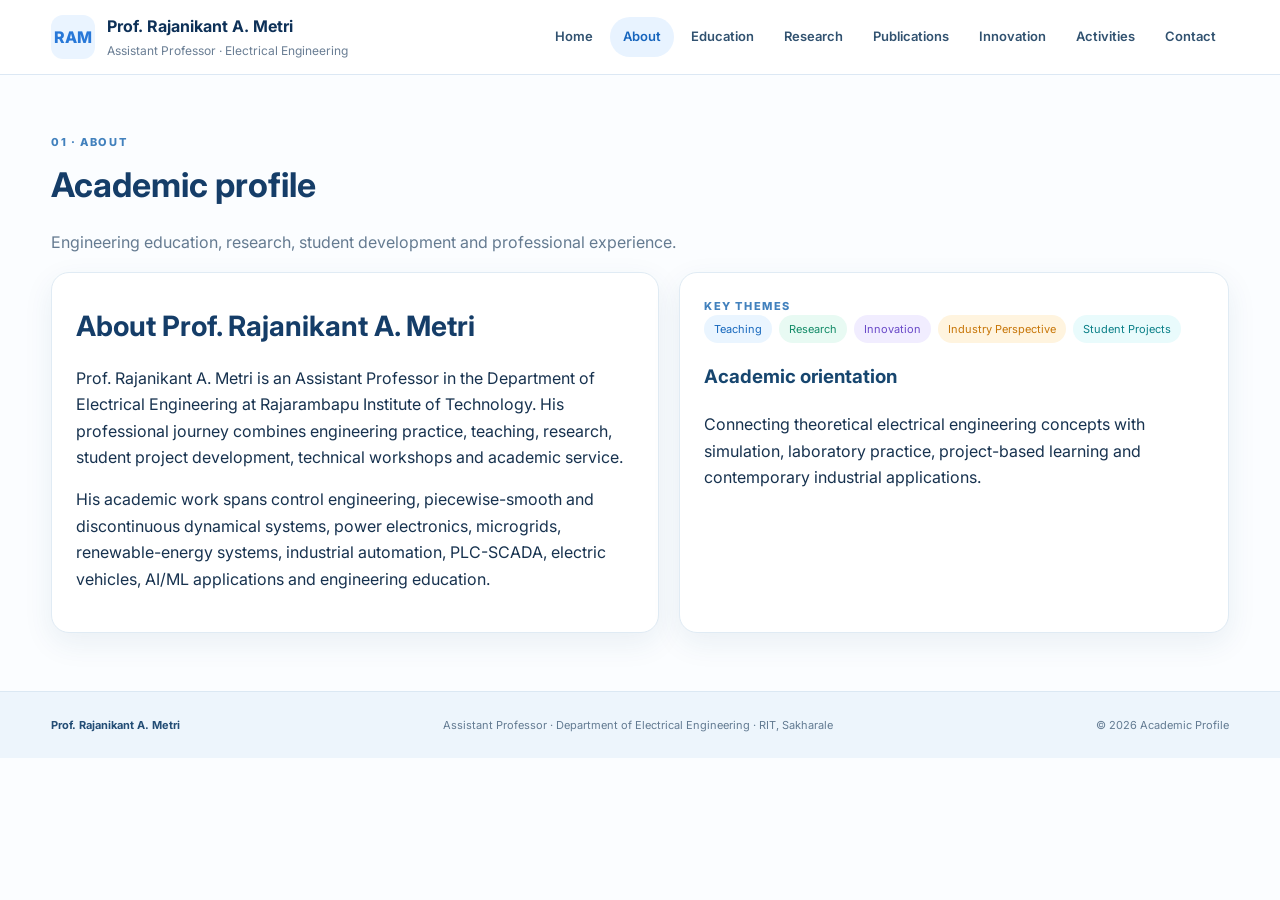
==== about.html @ 43f22a00 "Add files via upload" ====
<!doctype html>
<html lang="en"><head><meta charset="utf-8"><meta name="viewport" content="width=device-width,initial-scale=1">
<meta name="description" content="Academic profile of Prof. Rajanikant A. Metri, Assistant Professor, Electrical Engineering, Rajarambapu Institute of Technology.">
<title>About | Prof. Rajanikant A. Metri</title><link rel="stylesheet" href="styles.css"></head>
<body>
<header><div class="wrap nav"><a class="brand" href="index.html"><span class="brand-mark">RAM</span><span><strong>Prof. Rajanikant A. Metri</strong><small>Assistant Professor · Electrical Engineering</small></span></a><button class="menu" aria-label="Menu">☰</button><nav><a href="index.html">Home</a>
<a class="active" href="about.html">About</a>
<a href="education.html">Education</a>
<a href="research.html">Research</a>
<a href="publications.html">Publications</a>
<a href="innovation.html">Innovation</a>
<a href="activities.html">Activities</a>
<a href="contact.html">Contact</a></nav></div></header>
<main>
<section class="section"><div class="wrap"><div class="label">01 · ABOUT</div><h1>Academic profile</h1><p class="sub">Engineering education, research, student development and professional experience.</p>
<div class="info-grid"><div class="panel"><h2>About Prof. Rajanikant A. Metri</h2><p>Prof. Rajanikant A. Metri is an Assistant Professor in the Department of Electrical Engineering at Rajarambapu Institute of Technology. His professional journey combines engineering practice, teaching, research, student project development, technical workshops and academic service.</p><p>His academic work spans control engineering, piecewise-smooth and discontinuous dynamical systems, power electronics, microgrids, renewable-energy systems, industrial automation, PLC-SCADA, electric vehicles, AI/ML applications and engineering education.</p></div>
<div class="panel"><div class="label">KEY THEMES</div><div class="chips"><span class="chip">Teaching</span><span class="chip g">Research</span><span class="chip p">Innovation</span><span class="chip o">Industry Perspective</span><span class="chip t">Student Projects</span></div><h3>Academic orientation</h3><p>Connecting theoretical electrical engineering concepts with simulation, laboratory practice, project-based learning and contemporary industrial applications.</p></div></div></div></section>
</main>
<footer><div class="wrap foot"><b>Prof. Rajanikant A. Metri</b><span>Assistant Professor · Department of Electrical Engineering · RIT, Sakharale</span><span>© <span class="year-now"></span> Academic Profile</span></div></footer>
<script src="script.js"></script></body></html>
---- styles.css ----
@import url('https://fonts.googleapis.com/css2?family=Inter:wght@400;500;600;700;800&family=Source+Serif+4:wght@600;700&display=swap');
:root{
 --navy:#12365f; --blue:#2878d8; --ink:#17324f; --muted:#60738a; --line:#dce8f4;
 --bg:#fbfdff; --soft:#f3f8fd; --white:#fff;
 --green:#18a77a; --purple:#7655d6; --orange:#ed8b19; --teal:#149aa1; --pink:#e34c83;
 --shadow:0 10px 30px rgba(28,72,112,.08);
}
*{box-sizing:border-box} html{scroll-behavior:smooth} body{margin:0;background:var(--bg);color:var(--ink);font-family:Inter,Arial,sans-serif;line-height:1.65}
a{color:inherit;text-decoration:none} .wrap{width:min(1180px,92%);margin:auto}
header{position:sticky;top:0;z-index:50;background:rgba(255,255,255,.96);backdrop-filter:blur(10px);border-bottom:1px solid var(--line)}
.nav{min-height:74px;display:flex;align-items:center;gap:22px}
.brand{display:flex;align-items:center;gap:12px;margin-right:auto}.brand-mark{width:44px;height:44px;border-radius:12px;background:#eaf4ff;color:var(--blue);display:grid;place-items:center;font-weight:800}.brand strong{display:block;font-size:16px;color:#0e3158}.brand small{display:block;color:#6a7e94;font-size:12px;margin-top:1px}
nav{display:flex;gap:4px;align-items:center}nav a{padding:9px 13px;border-radius:20px;color:#315270;font-size:13px;font-weight:600}nav a:hover,nav a.active{background:#e8f3ff;color:#1765bd}
.menu{display:none;border:0;background:#eef6ff;border-radius:10px;padding:8px 11px;color:var(--navy);font-size:20px}
.hero{padding:30px 0 22px}.hero-panel{background:linear-gradient(135deg,#f2f9ff 0%,#ffffff 56%,#f5fbff 100%);border:1px solid #dcecf9;border-radius:24px;box-shadow:var(--shadow);padding:26px}
.hero-grid{display:grid;grid-template-columns:150px 1fr 315px;gap:28px;align-items:center}.portrait{display:flex;flex-direction:column;align-items:center;gap:8px}.portrait img{width:145px;height:175px;object-fit:cover;border-radius:16px;border:5px solid white;box-shadow:0 6px 18px rgba(31,74,115,.12)}.portrait small{font-size:10px;color:#73879b;text-align:center}
.kicker{font-size:11px;letter-spacing:1.8px;color:#3f7db9;font-weight:800}.hero h1{font-size:34px;line-height:1.12;margin:5px 0 5px;color:#113a68}.hero h1 em{font-family:"Source Serif 4",serif;font-style:normal}.hero h2{font-size:18px;color:#2670bb;margin:0 0 10px}.hero p{font-size:14px;color:#4c6782;max-width:700px;margin:0 0 16px}.hero-side{background:#fff;border:1px solid #dce9f5;border-radius:16px;padding:18px;box-shadow:0 6px 18px rgba(29,75,114,.06)}.hero-side .row{display:flex;gap:10px;align-items:flex-start;padding:7px 0;font-size:13px;color:#39546e}.hero-side .ico{width:25px;height:25px;border-radius:8px;background:#edf6ff;color:#2878d8;display:grid;place-items:center;font-size:11px;font-weight:800;flex:none}.hero-side .cv{display:block;text-align:center;background:#2878d8;color:white;padding:10px 12px;border-radius:10px;margin-top:10px;font-weight:700;font-size:13px}
.chips{display:flex;flex-wrap:wrap;gap:7px}.chip{font-size:11px;padding:5px 10px;border-radius:999px;background:#eaf5ff;color:#1768bd}.chip.g{background:#e8faf3;color:#138b67}.chip.p{background:#f1edff;color:#6949c8}.chip.o{background:#fff4df;color:#c77608}.chip.t{background:#e9fbfc;color:#0a7f87}
.shortcut-grid{display:grid;grid-template-columns:repeat(7,1fr);gap:14px;margin:16px 0 28px}.shortcut{min-height:135px;padding:18px 16px;border-radius:16px;border:1px solid rgba(50,90,130,.08);box-shadow:0 5px 18px rgba(30,70,110,.05);transition:.2s}.shortcut:hover{transform:translateY(-3px);box-shadow:0 12px 25px rgba(30,70,110,.10)}.shortcut .sicon{font-size:24px;font-weight:800;margin-bottom:13px}.shortcut b{display:block;font-size:14px;margin-bottom:5px}.shortcut small{color:#60768d;font-size:11px}.sc1{background:#edfff7;color:#168b69}.sc2{background:#edf6ff;color:#1d73cf}.sc3{background:#f4efff;color:#7048c8}.sc4{background:#fff6e8;color:#d17b08}.sc5{background:#eafcfc;color:#11878f}.sc6{background:#fff0f5;color:#d64278}.sc7{background:#edf5ff;color:#2671ca}
.section{padding:58px 0}.section.soft{background:#f7fbff;border-top:1px solid #edf4fa;border-bottom:1px solid #edf4fa}.section h1,.section h2{color:#153d68}.section h1{font-size:34px;margin:6px 0 10px}.section h2{font-size:28px;margin:6px 0 14px}.section h3{color:#17466f}.label{font-size:11px;letter-spacing:1.6px;font-weight:800;color:#4281bd}.sub{color:#657b91;max-width:800px}.grid{display:grid;grid-template-columns:repeat(3,1fr);gap:18px}.card{background:#fff;border:1px solid #e1ebf4;border-radius:16px;padding:22px;box-shadow:var(--shadow)}.card h3{margin:7px 0 6px;font-size:17px}.card p{margin:0;color:#63788e;font-size:13px}
.info-grid{display:grid;grid-template-columns:1.05fr .95fr;gap:20px}.panel{background:#fff;border:1px solid #e0ebf4;border-radius:18px;padding:24px;box-shadow:var(--shadow)}.timeline{border-left:3px solid #d7e8f7;padding-left:22px}.timeline article{position:relative;margin:0 0 22px}.timeline article:before{content:"";position:absolute;left:-31px;top:7px;width:11px;height:11px;background:#2c7fd9;border-radius:50%;border:3px solid white;box-shadow:0 0 0 1px #bcd6ed}.timeline time{font-size:11px;color:#4280ba;font-weight:800}.timeline h3{margin:2px 0 2px;font-size:16px}.timeline p,.timeline li{font-size:13px;color:#657a90}
.pub{display:grid;grid-template-columns:75px 1fr;gap:15px;padding:18px 0;border-bottom:1px solid #e6eef5}.pub:last-child{border-bottom:0}.year{width:64px;height:34px;border-radius:9px;background:#edf5ff;color:#2878d8;display:grid;place-items:center;font-weight:800;font-size:12px}.pub h3{margin:0 0 5px;font-size:15px}.pub p{margin:0;color:#64798e;font-size:12.5px}.pub a{color:#2476cf;font-size:12px;font-weight:700}
.social-grid{display:grid;grid-template-columns:repeat(2,1fr);gap:12px;margin-top:18px}.social-card{display:flex;align-items:center;gap:12px;padding:13px;border:1px solid #e1ebf3;border-radius:14px;background:#fff;transition:.2s}.social-card:hover{transform:translateY(-2px);box-shadow:0 8px 18px rgba(25,70,110,.08)}.social-mark{width:42px;height:42px;border-radius:12px;display:grid;place-items:center;color:#fff;font-size:11px;font-weight:800;flex:none}.social-card b{display:block;font-size:13px}.social-card small{display:block;color:#7a8da0;font-size:10px}.social-card.green .social-mark{background:#70b946}.social-card.navy .social-mark{background:#12365f}.social-card.blue .social-mark{background:#2d7fe1}.social-card.teal .social-mark{background:#149aa1}.social-card.orange .social-mark{background:#ed8b19}.social-card.purple .social-mark{background:#7655d6}.social-card.linkedin .social-mark{background:#0a66c2}.social-card.red .social-mark{background:#e62117}.social-card.muted{background:#f6f8fa;opacity:.75}
.contact-layout{display:grid;grid-template-columns:.9fr 1.1fr;gap:24px}.contactbox{background:linear-gradient(135deg,#f1f8ff,#ffffff);border:1px solid #dceaf6;border-radius:20px;padding:24px}.contactbox .email{font-size:18px;font-weight:700;color:#1e6fc2}.contactbox p{color:#61768c;font-size:13px}
footer{padding:24px 0;background:#edf5fc;border-top:1px solid #dbe8f3}.foot{display:flex;justify-content:space-between;gap:20px;color:#637b92;font-size:11px}.foot b{color:#234d75}
.btn{display:inline-block;padding:9px 14px;border:1px solid #d5e4f1;border-radius:10px;font-size:12px;font-weight:700;margin-right:6px;background:#fff;color:#2d5a82}.btn.primary{background:#2878d8;color:#fff;border-color:#2878d8}
@media(max-width:1000px){.hero-grid{grid-template-columns:130px 1fr}.hero-side{grid-column:1/-1}.shortcut-grid{grid-template-columns:repeat(4,1fr)}nav{display:none}.menu{display:block}.grid{grid-template-columns:repeat(2,1fr)}.info-grid,.contact-layout{grid-template-columns:1fr}}
@media(max-width:650px){.hero-panel{padding:18px}.hero-grid{grid-template-columns:1fr;text-align:center}.portrait{order:-1}.hero p{margin-left:auto;margin-right:auto}.chips{justify-content:center}.shortcut-grid{grid-template-columns:repeat(2,1fr)}.grid{grid-template-columns:1fr}.social-grid{grid-template-columns:1fr}.hero h1{font-size:30px}.section{padding:42px 0}.foot{flex-direction:column}}
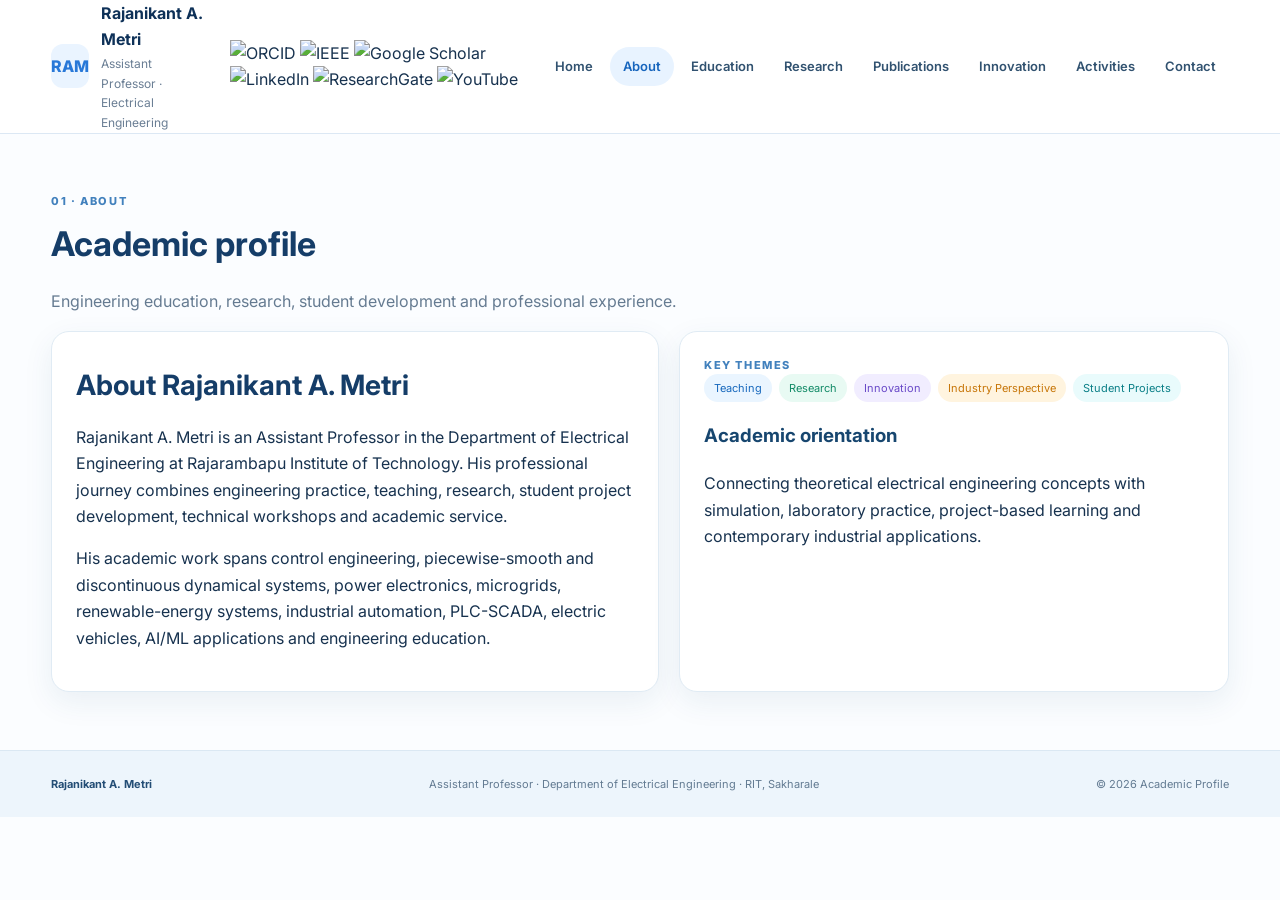
==== commit 86374192: "Add files via upload" ====
--- a/about.html
+++ b/about.html
@@ -1,9 +1,18 @@
 <!doctype html>
 <html lang="en"><head><meta charset="utf-8"><meta name="viewport" content="width=device-width,initial-scale=1">
-<meta name="description" content="Academic profile of Prof. Rajanikant A. Metri, Assistant Professor, Electrical Engineering, Rajarambapu Institute of Technology.">
-<title>About | Prof. Rajanikant A. Metri</title><link rel="stylesheet" href="styles.css"></head>
+<meta name="description" content="Academic profile of Rajanikant A. Metri, Assistant Professor, Electrical Engineering, Rajarambapu Institute of Technology.">
+<title>About | Rajanikant A. Metri</title><link rel="stylesheet" href="styles.css"></head>
 <body>
-<header><div class="wrap nav"><a class="brand" href="index.html"><span class="brand-mark">RAM</span><span><strong>Prof. Rajanikant A. Metri</strong><small>Assistant Professor · Electrical Engineering</small></span></a><button class="menu" aria-label="Menu">☰</button><nav><a href="index.html">Home</a>
+<header><div class="wrap nav"><a class="brand" href="index.html"><span class="brand-mark">RAM</span><span><strong>Rajanikant A. Metri</strong><small>Assistant Professor · Electrical Engineering</small></span></a><button class="menu" aria-label="Menu">☰</button>
+<div class="profile-icons" aria-label="Academic and professional profiles">
+  <a href="https://orcid.org/0000-0002-3814-6115" target="_blank" rel="noopener" title="ORCID"><img src="https://cdn.simpleicons.org/orcid/70B946" alt="ORCID"></a>
+  <a href="https://ieeexplore.ieee.org/author/37086251293" target="_blank" rel="noopener" title="IEEE Author"><img src="https://cdn.simpleicons.org/ieee/12365F" alt="IEEE"></a>
+  <a href="https://scholar.google.com/citations?user=2KTqIJsAAAAJ&hl=en&authuser=1" target="_blank" rel="noopener" title="Google Scholar"><img src="https://cdn.simpleicons.org/googlescholar/4285F4" alt="Google Scholar"></a>
+  <a href="https://www.linkedin.com/in/rajanikant-metri-86b64216/" target="_blank" rel="noopener" title="LinkedIn"><img src="https://cdn.simpleicons.org/linkedin/0A66C2" alt="LinkedIn"></a>
+  <a href="https://www.researchgate.net/profile/Rajani-Metri" target="_blank" rel="noopener" title="ResearchGate"><img src="https://cdn.simpleicons.org/researchgate/00CCBB" alt="ResearchGate"></a>
+  <a href="https://youtube.com/playlist?list=PLoG-wXx3EYG_6RW-f1VZHhFOPaPgkJc5B&si=xDbpA5NS1IGchBQR" target="_blank" rel="noopener" title="YouTube"><img src="https://cdn.simpleicons.org/youtube/FF0000" alt="YouTube"></a>
+</div>
+<nav><a href="index.html">Home</a>
 <a class="active" href="about.html">About</a>
 <a href="education.html">Education</a>
 <a href="research.html">Research</a>
@@ -13,8 +22,8 @@
 <a href="contact.html">Contact</a></nav></div></header>
 <main>
 <section class="section"><div class="wrap"><div class="label">01 · ABOUT</div><h1>Academic profile</h1><p class="sub">Engineering education, research, student development and professional experience.</p>
-<div class="info-grid"><div class="panel"><h2>About Prof. Rajanikant A. Metri</h2><p>Prof. Rajanikant A. Metri is an Assistant Professor in the Department of Electrical Engineering at Rajarambapu Institute of Technology. His professional journey combines engineering practice, teaching, research, student project development, technical workshops and academic service.</p><p>His academic work spans control engineering, piecewise-smooth and discontinuous dynamical systems, power electronics, microgrids, renewable-energy systems, industrial automation, PLC-SCADA, electric vehicles, AI/ML applications and engineering education.</p></div>
+<div class="info-grid"><div class="panel"><h2>About Rajanikant A. Metri</h2><p>Rajanikant A. Metri is an Assistant Professor in the Department of Electrical Engineering at Rajarambapu Institute of Technology. His professional journey combines engineering practice, teaching, research, student project development, technical workshops and academic service.</p><p>His academic work spans control engineering, piecewise-smooth and discontinuous dynamical systems, power electronics, microgrids, renewable-energy systems, industrial automation, PLC-SCADA, electric vehicles, AI/ML applications and engineering education.</p></div>
 <div class="panel"><div class="label">KEY THEMES</div><div class="chips"><span class="chip">Teaching</span><span class="chip g">Research</span><span class="chip p">Innovation</span><span class="chip o">Industry Perspective</span><span class="chip t">Student Projects</span></div><h3>Academic orientation</h3><p>Connecting theoretical electrical engineering concepts with simulation, laboratory practice, project-based learning and contemporary industrial applications.</p></div></div></div></section>
 </main>
-<footer><div class="wrap foot"><b>Prof. Rajanikant A. Metri</b><span>Assistant Professor · Department of Electrical Engineering · RIT, Sakharale</span><span>© <span class="year-now"></span> Academic Profile</span></div></footer>
+<footer><div class="wrap foot"><b>Rajanikant A. Metri</b><span>Assistant Professor · Department of Electrical Engineering · RIT, Sakharale</span><span>© <span class="year-now"></span> Academic Profile</span></div></footer>
 <script src="script.js"></script></body></html>
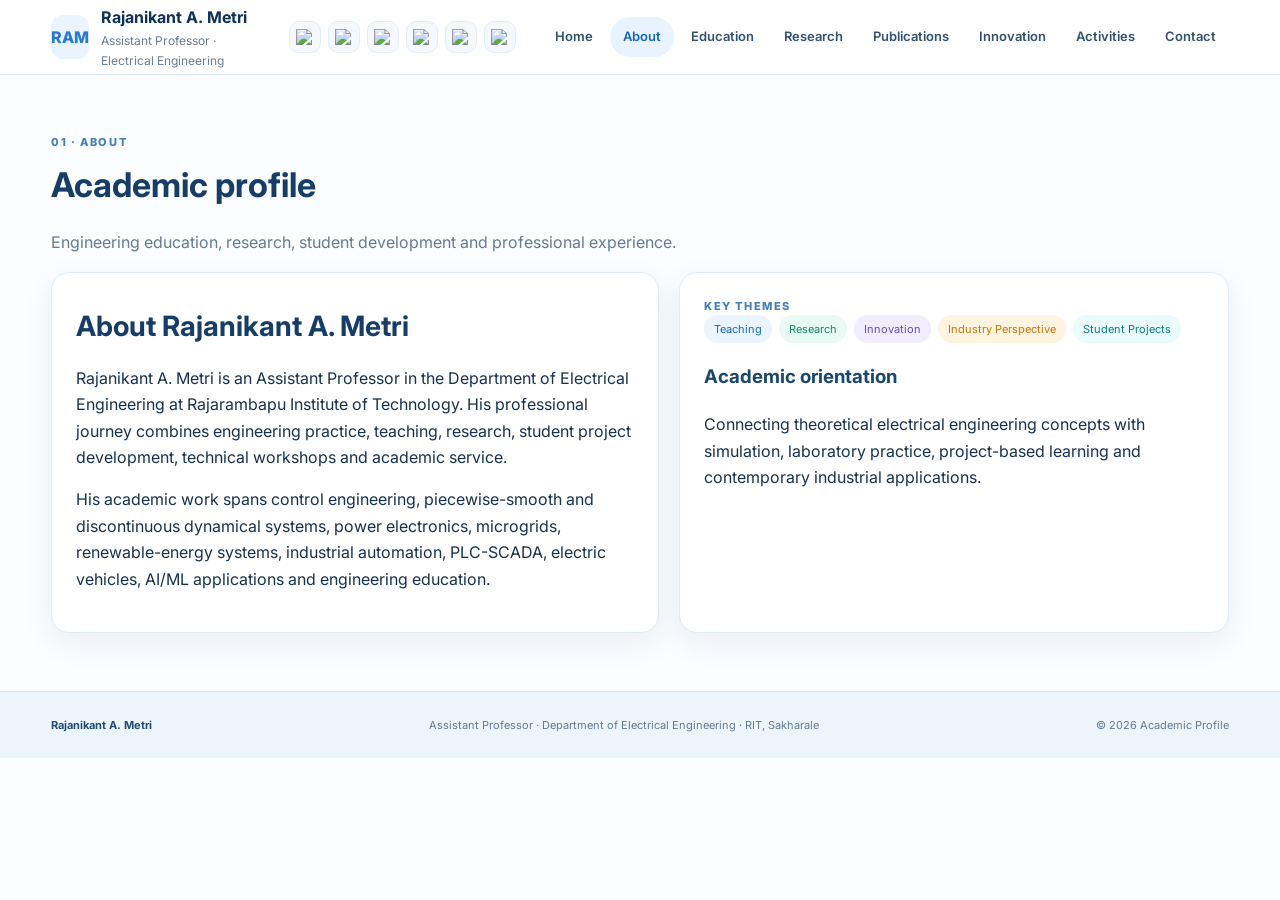
==== commit c763a570: "Add files via upload" ====
--- a/about.html
+++ b/about.html
@@ -1,7 +1,17 @@
 <!doctype html>
 <html lang="en"><head><meta charset="utf-8"><meta name="viewport" content="width=device-width,initial-scale=1">
 <meta name="description" content="Academic profile of Rajanikant A. Metri, Assistant Professor, Electrical Engineering, Rajarambapu Institute of Technology.">
-<title>About | Rajanikant A. Metri</title><link rel="stylesheet" href="styles.css"></head>
+<title>About | Rajanikant A. Metri</title><link rel="stylesheet" href="styles.css?v=20260909-final">
+<style>
+/* Final header/profile-icon fix: keep academic profile icons horizontal and compact. */
+.nav{display:flex!important;align-items:center!important;flex-wrap:nowrap!important;}
+.profile-icons{display:flex!important;flex-direction:row!important;flex-wrap:nowrap!important;align-items:center!important;justify-content:flex-end!important;gap:7px!important;flex:0 0 auto!important;margin:0 4px 0 auto!important;}
+.profile-icons a{display:grid!important;place-items:center!important;width:32px!important;height:32px!important;min-width:32px!important;min-height:32px!important;padding:0!important;border-radius:10px!important;}
+.profile-icons img{display:block!important;width:17px!important;height:17px!important;max-width:17px!important;max-height:17px!important;object-fit:contain!important;}
+@media(max-width:1200px){.nav{gap:10px!important}.profile-icons{gap:5px!important}.profile-icons a{width:29px!important;height:29px!important;min-width:29px!important;min-height:29px!important}.profile-icons img{width:16px!important;height:16px!important;max-width:16px!important;max-height:16px!important;}}
+@media(max-width:1000px){.profile-icons{display:none!important;} .nav{flex-wrap:nowrap!important;}}
+</style>
+</head>
 <body>
 <header><div class="wrap nav"><a class="brand" href="index.html"><span class="brand-mark">RAM</span><span><strong>Rajanikant A. Metri</strong><small>Assistant Professor · Electrical Engineering</small></span></a><button class="menu" aria-label="Menu">☰</button>
 <div class="profile-icons" aria-label="Academic and professional profiles">
--- a/styles.css
+++ b/styles.css
@@ -27,3 +27,23 @@
 .btn{display:inline-block;padding:9px 14px;border:1px solid #d5e4f1;border-radius:10px;font-size:12px;font-weight:700;margin-right:6px;background:#fff;color:#2d5a82}.btn.primary{background:#2878d8;color:#fff;border-color:#2878d8}
 @media(max-width:1000px){.hero-grid{grid-template-columns:130px 1fr}.hero-side{grid-column:1/-1}.shortcut-grid{grid-template-columns:repeat(4,1fr)}nav{display:none}.menu{display:block}.grid{grid-template-columns:repeat(2,1fr)}.info-grid,.contact-layout{grid-template-columns:1fr}}
 @media(max-width:650px){.hero-panel{padding:18px}.hero-grid{grid-template-columns:1fr;text-align:center}.portrait{order:-1}.hero p{margin-left:auto;margin-right:auto}.chips{justify-content:center}.shortcut-grid{grid-template-columns:repeat(2,1fr)}.grid{grid-template-columns:1fr}.social-grid{grid-template-columns:1fr}.hero h1{font-size:30px}.section{padding:42px 0}.foot{flex-direction:column}}
+
+/* Recommended refinement: compact profile icon rail */
+.profile-icons{display:flex;flex-direction:row;flex-wrap:nowrap;align-items:center;justify-content:flex-end;gap:7px;margin-left:auto;margin-right:6px;flex:0 0 auto}
+.profile-icons a{width:32px;height:32px;min-width:32px;min-height:32px;border-radius:10px;display:grid;place-items:center;background:#f5f9fd;border:1px solid #e2edf6;transition:.2s}
+.profile-icons a:hover{background:#eaf4ff;transform:translateY(-2px);box-shadow:0 5px 12px rgba(25,75,120,.10)}
+.profile-icons img{width:17px;height:17px;max-width:17px;max-height:17px;display:block;object-fit:contain}
+.filters{display:flex;flex-wrap:wrap;gap:7px;margin-bottom:8px}
+.filters .btn{cursor:pointer}
+.btn.active{background:#e8f3ff;color:#1765bd;border-color:#cfe5f8}
+nav.open{display:flex;flex-direction:column;position:absolute;top:74px;left:0;right:0;background:#fff;border-bottom:1px solid var(--line);padding:12px 4%;box-shadow:0 10px 20px rgba(20,60,100,.08)}
+@media(max-width:1000px){
+ .profile-icons{margin-left:auto}
+}
+@media(max-width:650px){
+ .profile-icons{display:none}
+ .nav{gap:10px}
+ nav.open a{width:100%;text-align:center}
+}
+
+.social-mark img{width:20px;height:20px;display:block}
